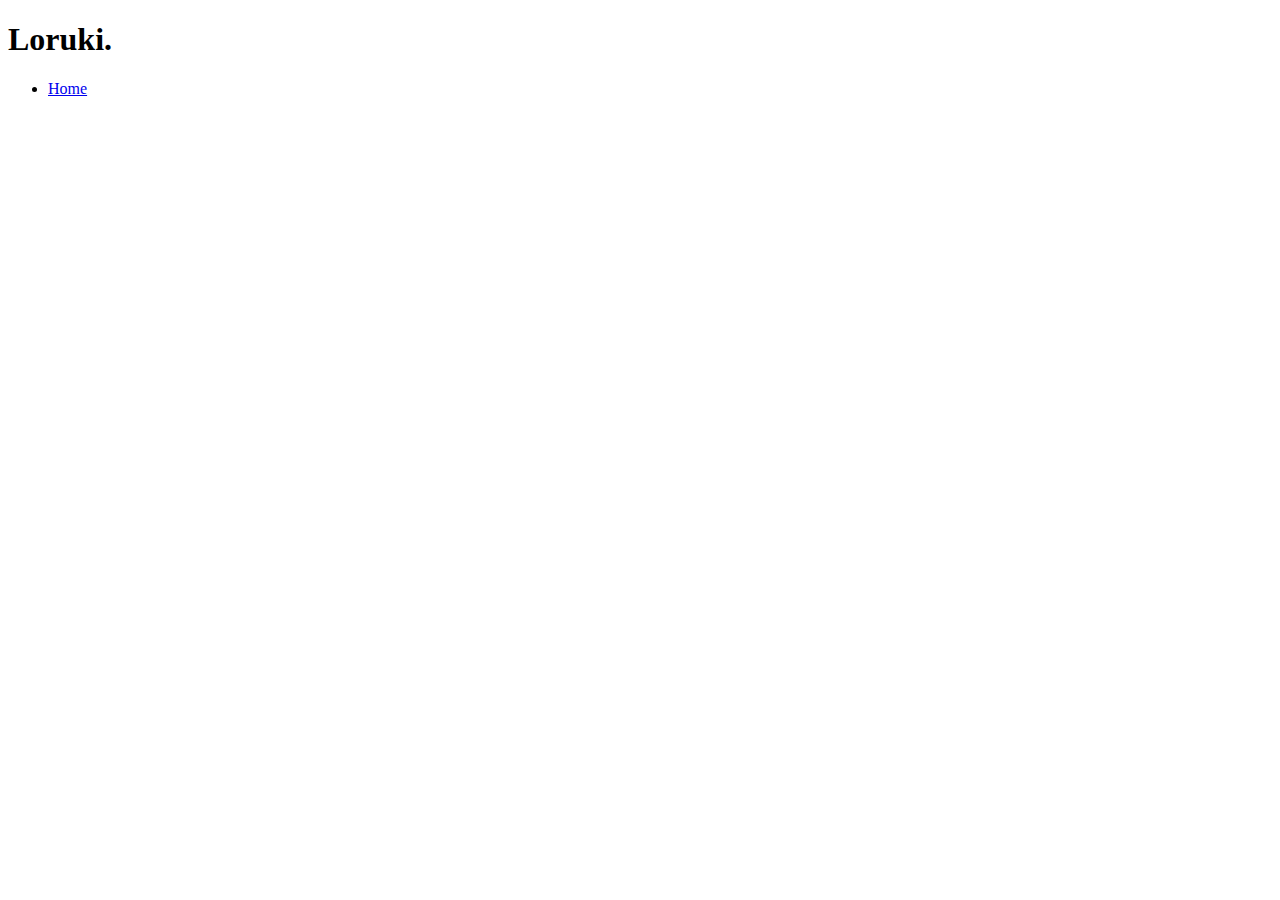
==== index.html @ b3a1ac94 "Index file was added" ====
<!DOCTYPE html>
<html lang="en">
<head>
    <meta charset="UTF-8">
    <meta name="viewport" content="width=device-width, initial-scale=1.0">
    <link rel="stylesheet" href="https://cdnjs.cloudflare.com/ajax/libs/font-awesome/5.15.1/css/all.min.css" />
    <link rel="stylesheet" href="css/style.css">
    <title>Loruki | Cloud Hosting For Everyone</title>
</head>
<body>
    <!-- navbar start-->
    <div class="navbar">
        <div class="container">
            <h1 class="logo">Loruki.</h1>
            <nav>
                <ul>
                    <li>
                        <a href="index.html">
                            Home
                        </a>
                    </li>
                </ul>
            </nav>
        </div>
    </div>
    <!-- navbar end -->
</body>
</html>
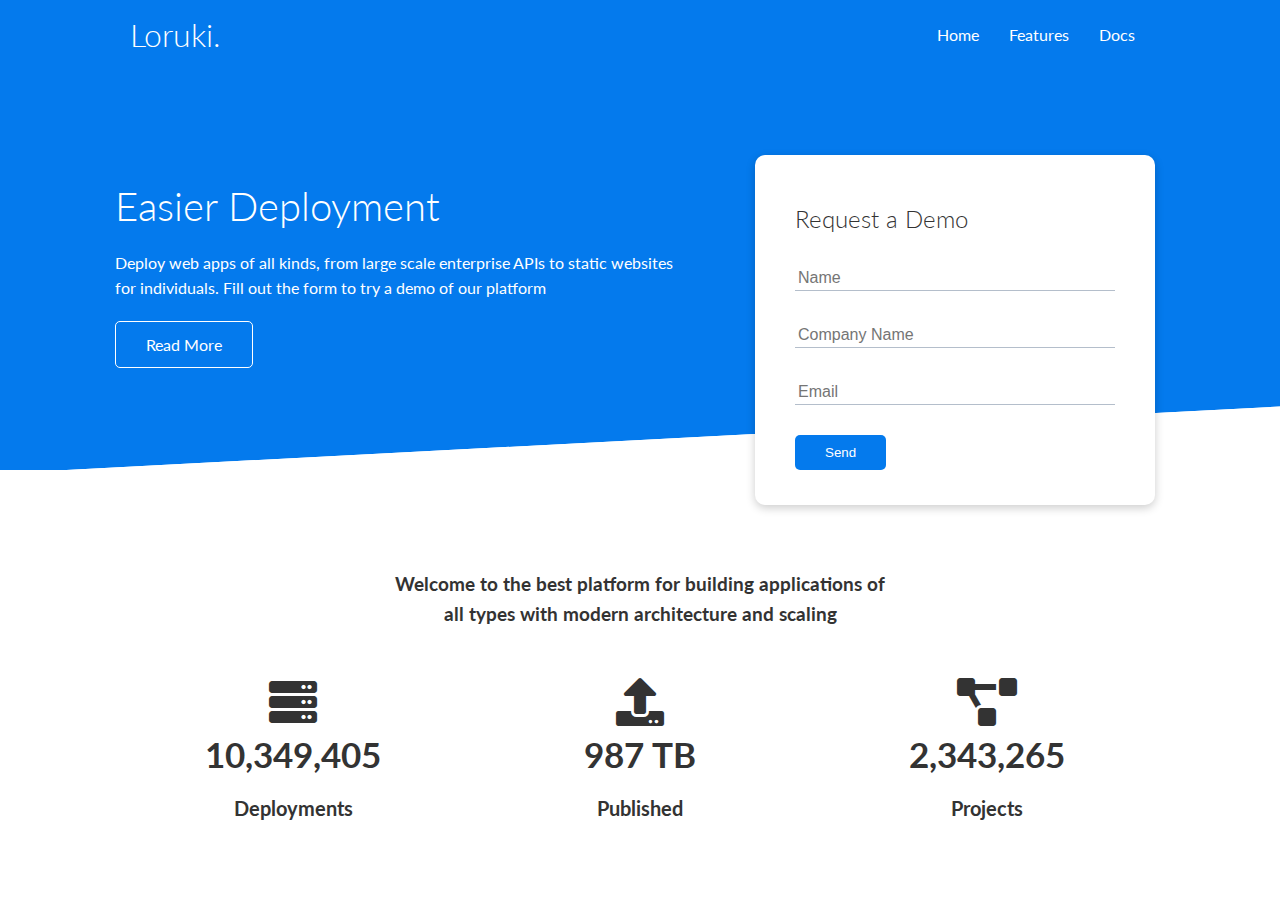
==== commit e5656c43: "Top section is finished" ====
--- a/index.html
+++ b/index.html
@@ -4,13 +4,14 @@
     <meta charset="UTF-8">
     <meta name="viewport" content="width=device-width, initial-scale=1.0">
     <link rel="stylesheet" href="https://cdnjs.cloudflare.com/ajax/libs/font-awesome/5.15.1/css/all.min.css" />
+    <link rel="stylesheet" href="css/utilities.css">
     <link rel="stylesheet" href="css/style.css">
     <title>Loruki | Cloud Hosting For Everyone</title>
 </head>
 <body>
     <!-- navbar start-->
     <div class="navbar">
-        <div class="container">
+        <div class="container flex">
             <h1 class="logo">Loruki.</h1>
             <nav>
                 <ul>
@@ -19,10 +20,96 @@
                             Home
                         </a>
                     </li>
+                    <li>
+                        <a href="features.html">
+                            Features
+                        </a>
+                    </li>
+                    <li>
+                        <a href="docs.html">
+                            Docs
+                        </a>
+                    </li>
                 </ul>
             </nav>
         </div>
     </div>
     <!-- navbar end -->
+
+    <!-- showcase start-->
+    <section class="showcase">
+        <div class="container grid">
+            <div class="showcase-text">
+                <h1>
+                    Easier Deployment
+                </h1>
+                <p>
+                    Deploy web apps of all kinds, from large scale enterprise APIs to static websites for individuals. Fill out the form to try a demo of our platform
+                </p>
+                <a href="features.html" class="btn btn-outline">
+                    Read More
+                </a>
+            </div>
+
+            <div class="showcase-form card">
+                <h2>
+                    Request a Demo
+                </h2>
+                <form>
+                    <div class="form-control">
+                        <input type="text" name="name" placeholder="Name" required>
+                    </div>
+                    <div class="form-control">
+                        <input type="text" name="company" placeholder="Company Name" required>
+                    </div>
+                    <div class="form-control">
+                        <input type="email" name="email" placeholder="Email" required>
+                    </div>
+                    <input type="submit" value="Send" class="btn btn-primary">
+                </form>
+            </div>
+        </div>
+    </section>
+    <!-- showcase end-->
+
+    <!-- stats start -->
+    <section class="stats">
+        <div class="container">
+            <h3 class="stats-heading text-center my-1">
+                Welcome to the best platform for building applications of all types with modern architecture and scaling 
+            </h3>
+
+            <div class="grid grid-3 text-center my-4">
+                <div>
+                    <i class="fas fa-server fa-3x"></i>
+                    <h3>
+                        10,349,405
+                    </h3>
+                    <p class="text-secondary">
+                        Deployments
+                    </p>
+                </div>
+                <div>
+                    <i class="fas fa-upload fa-3x"></i>
+                    <h3>
+                        987 TB
+                    </h3>
+                    <p class="text-secondary">
+                        Published
+                    </p>
+                </div>
+                <div>
+                    <i class="fas fa-project-diagram fa-3x"></i>
+                    <h3>
+                        2,343,265
+                    </h3>
+                    <p class="text-secondary">
+                        Projects
+                    </p>
+                </div>
+            </div>
+        </div>
+    </section>
+    <!-- stats end -->
 </body>
 </html>--- a/css/utilities.css
+++ b/css/utilities.css
@@ -0,0 +1,144 @@
+.container {
+    max-width: 1100px;
+    margin: 0 auto;
+    overflow: auto;
+    padding: 0 40px;
+}
+
+.card {
+    background-color: #fff;
+    color: #333;
+    border-radius: 10px;
+    box-shadow: 0 3px 10px rgba(0, 0, 0, .2);
+    padding: 20px;
+    margin: 10px;
+}
+
+.btn {
+    display: inline-block;
+    padding: 10px 30px;
+    cursor: pointer;
+    background-color: var(--primary-color);
+    color: #fff;
+    border: none;
+    border-radius: 5px;
+}
+
+.btn-outline {
+    background-color: transparent;
+    border: 1px solid #fff;
+}
+
+.btn:hover {
+    transform: scale(.98);
+}
+
+.text-center {
+    text-align: center;
+}
+
+.flex {
+    display: flex;
+    justify-content: center;
+    align-items: center;
+    height: 100%;
+}
+
+.grid {
+    display: grid;
+    grid-template-columns: repeat(2, 1fr);
+    gap: 20px;
+    justify-content: center;
+    align-items: center;
+    height: 100%;
+}
+
+.grid-3 {
+    grid-template-columns: repeat(3, 1fr);
+}
+
+
+/* margin */
+
+.my-1 {
+    margin: 1rem 0;   
+}
+
+.my-2 {
+    margin: 1.5rem 0;   
+}
+
+.my-3 {
+    margin: 2rem 0;   
+}
+
+.my-4 {
+    margin: 3rem 0;   
+}
+
+.my-5 {
+    margin: 4rem 0;   
+}
+
+.m-1 {
+    margin: 1rem;   
+}
+
+.m-2 {
+    margin: 1.5rem;   
+}
+
+.m-3 {
+    margin: 2rem;   
+}
+
+.m-4 {
+    margin: 3rem;   
+}
+
+.m-5 {
+    margin: 4rem;   
+}
+
+
+/* padding */
+
+.py-1 {
+    padding: 1rem 0;   
+}
+
+.py-2 {
+    padding: 1.5rem 0;   
+}
+
+.py-3 {
+    padding: 2rem 0;   
+}
+
+.py-4 {
+    padding: 3rem 0;   
+}
+
+.py-5 {
+    padding: 4rem 0;   
+}
+
+.p-1 {
+    padding: 1rem;   
+}
+
+.p-2 {
+    padding: 1.5rem;   
+}
+
+.p-3 {
+    padding: 2rem;   
+}
+
+.p-4 {
+    padding: 3rem;   
+}
+
+.p-5 {
+    padding: 4rem;   
+}--- a/css/style.css
+++ b/css/style.css
@@ -0,0 +1,158 @@
+@import url('https://fonts.googleapis.com/css2?family=Lato:wght@300&display=swap');
+
+:root {
+    --primary-color: #047aed;
+}
+
+* {
+    box-sizing: border-box;
+    padding: 0;
+    margin: 0;
+}
+
+body {
+    font-family: 'Lato', sans-serif;
+    color: #333;
+    line-height: 1.6;
+}
+
+ul {
+    list-style-type: none;
+}
+
+a {
+    text-decoration: none;
+    color: #333;
+}
+
+h1, 
+h2 {
+    font-weight: 300;
+    line-height: 1.2;
+    margin: 10px 0;
+}
+
+p {
+    margin: 10px 0;
+}
+
+img {
+    width: 100%;
+}
+
+
+/* navbar */
+
+.navbar {
+    background-color: var(--primary-color);
+    color: #fff;
+    height: 70px;
+}
+
+.navbar ul {
+    display: flex;
+}
+
+.navbar a {
+    color: #fff;
+    padding: 10px;
+    margin: 0 5px;
+}
+
+.navbar a:hover {
+    border-bottom: 2px solid #fff;
+}
+
+.navbar .flex {
+    justify-content: space-between;
+}
+
+
+/* showcase */
+
+.showcase {
+    height: 400px;
+    background-color: var(--primary-color);
+    color: #fff;
+    position: relative;
+}
+
+.showcase h1 {
+    font-size: 40px;
+}
+
+.showcase p {
+    margin: 20px 0;
+}
+
+.showcase .grid {
+    grid-template-columns: 55% 45%;
+    gap: 30px;
+    overflow: visible;
+}
+
+.showcase-form {
+    position: relative;
+    top: 60px;
+    height: 350px;
+    width: 400px;
+    padding: 40px;
+    z-index: 100;
+    justify-self: flex-end;
+}
+
+.showcase-form .form-control {
+    margin: 30px 0;
+}
+
+.showcase-form input[type="text"],
+.showcase-form input[type="email"] {
+    border: 0;
+    border-bottom: 1px solid #b4becb;
+    width: 100%;
+    padding: 3px;
+    font-size: 16px;
+}
+
+.showcase-form input:focus {
+    outline: none;
+}
+
+.showcase::before,
+.showcase::after {
+    content: '';
+    position: absolute;
+    height: 100px;
+    bottom: -70px;
+    right: 0;
+    left: 0;
+    background: #fff;
+    transform: skewY(-3deg);
+    -webkit-transform: skewY(-3deg);
+    -moz-transform: skewY(-3deg);
+    -ms-transform: skewY(-3deg);
+}
+
+
+/* stats */
+
+.stats {
+    padding-top: 100px;
+}
+
+.stats-heading {
+    max-width: 500px;
+    margin: auto;
+}
+
+.stats .grid h3 {
+    font-size: 35px;
+}
+
+.stats .grid p {
+    font-size: 20px;
+    font-weight: 700;
+}
+
+
+
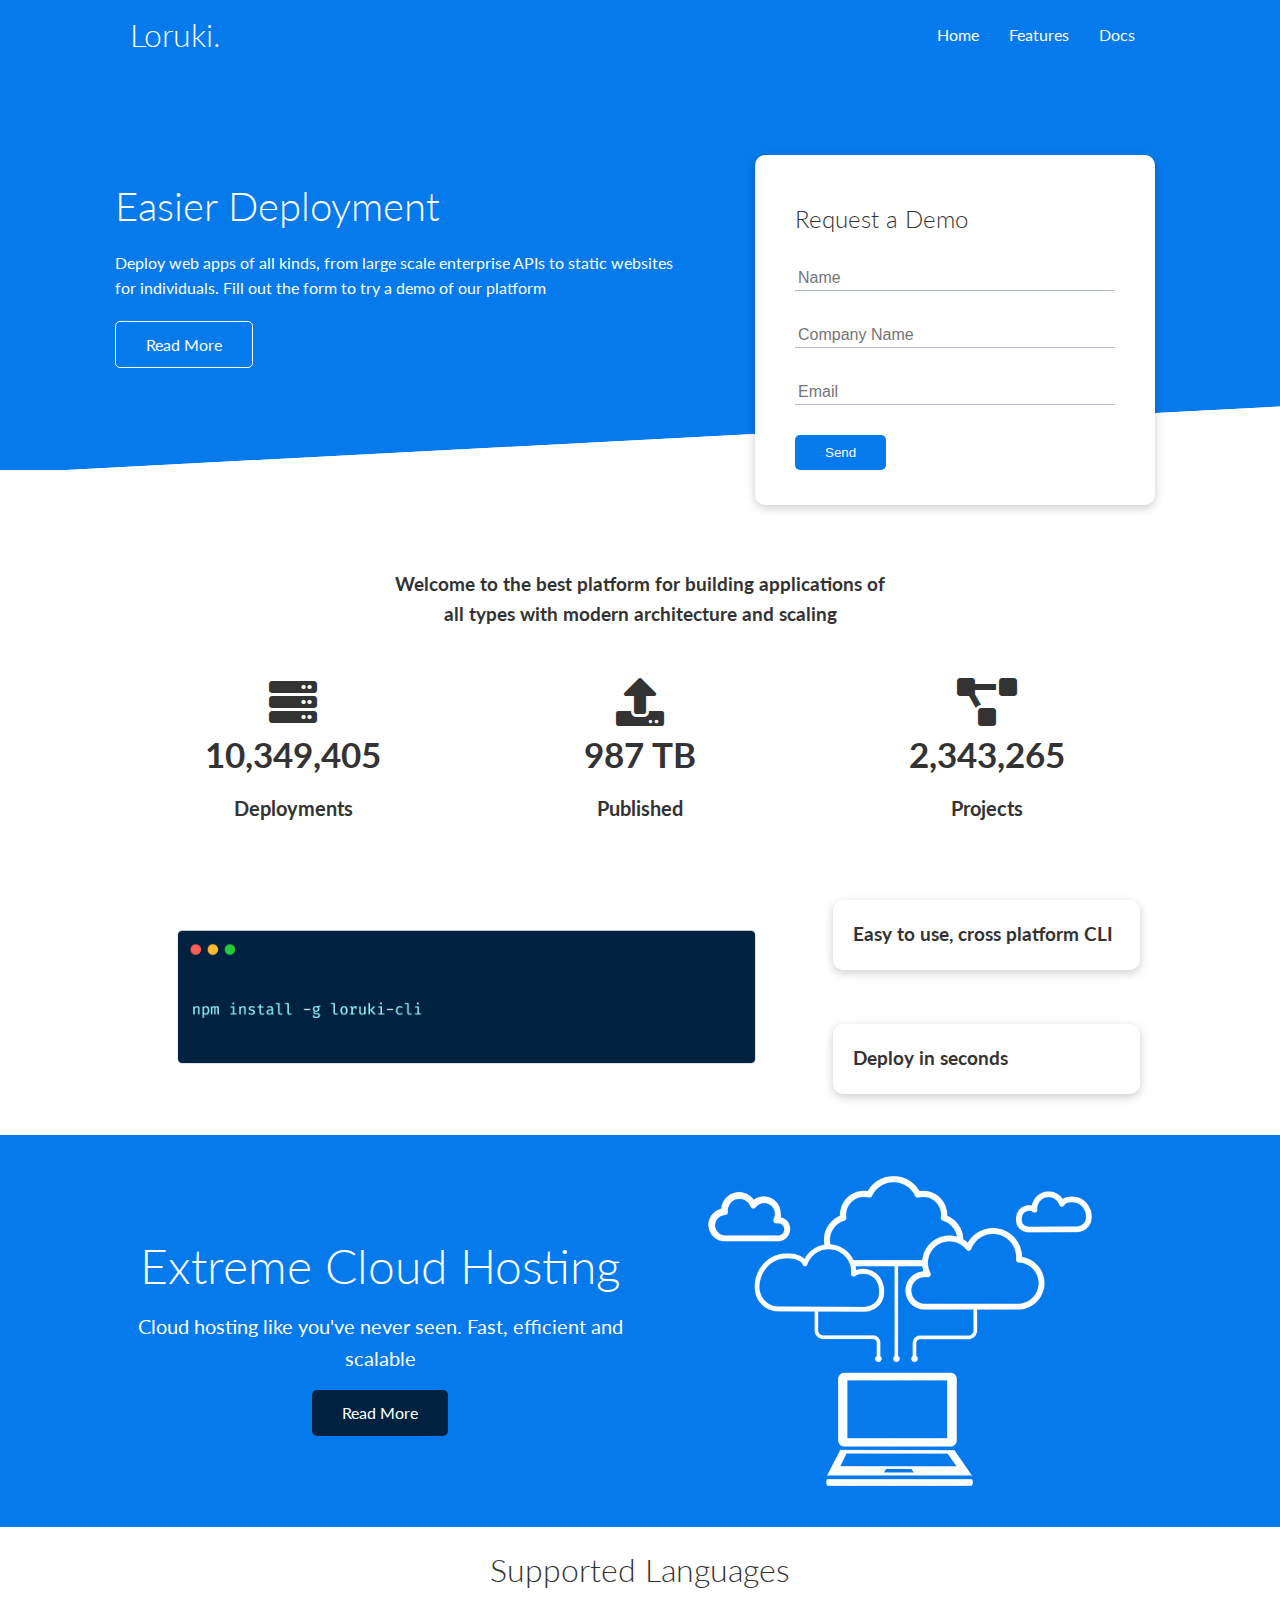
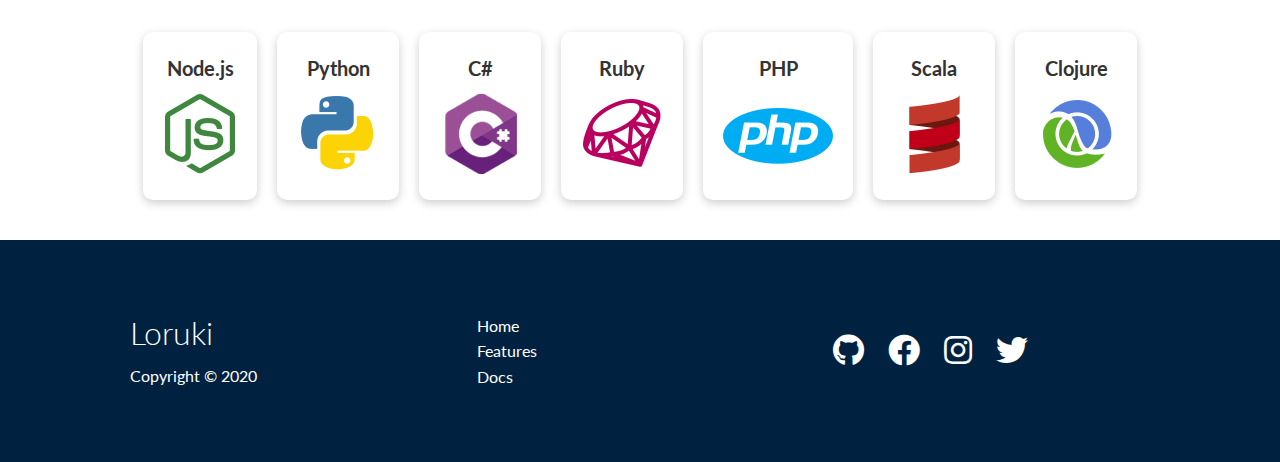
==== commit 0dbd2c77: "Features pages is finished" ====
--- a/index.html
+++ b/index.html
@@ -111,5 +111,143 @@
         </div>
     </section>
     <!-- stats end -->
+
+    <!-- cli start -->
+    <section class="cli">
+        <div class="container grid">
+            <img src="images/cli.png" alt="cli">
+            <div class="card">
+                <h3>
+                    Easy to use, cross platform CLI
+                </h3>
+            </div>
+            <div class="card">
+                <h3>
+                    Deploy in seconds
+                </h3>
+            </div>
+        </div>
+    </section>
+    <!-- cli end -->
+
+    <!-- cloud start -->
+    <section class="cloud bg-primary my-2 py-2">
+        <div class="container grid">
+            <div class="text-center">
+                <h2 class="lg">
+                    Extreme Cloud Hosting
+                </h2>
+                <p class="lead my-1">
+                    Cloud hosting like you've never seen.
+                    Fast, efficient and scalable
+                </p>
+                <a href="features.html" class="btn btn-dark">
+                    Read More
+                </a>
+            </div>
+            <img src="images/cloud.png" alt="cloud">
+        </div>
+    </section>
+    <!-- cloud end -->
+
+    <!-- languages start -->
+    <section class="languages">
+        <h2 class="md text-center my-2">
+            Supported Languages
+        </h2>
+        <div class="container flex">
+            <div class="card">
+                <h4>
+                    Node.js
+                </h4>
+                <img src="images/logos/node.png" alt="Node js">
+            </div>
+            <div class="card">
+                <h4>
+                    Python
+                </h4>
+                <img src="images/logos/python.png" alt="Python">
+            </div>
+            <div class="card">
+                <h4>
+                    C#
+                </h4>
+                <img src="images/logos/csharp.png" alt="C#">
+            </div>
+            <div class="card">
+                <h4>
+                    Ruby
+                </h4>
+                <img src="images/logos/ruby.png" alt="Ruby">
+            </div>
+            <div class="card">
+                <h4>
+                    PHP
+                </h4>
+                <img src="images/logos/php.png" alt="PHP">
+            </div>
+            <div class="card">
+                <h4>
+                    Scala
+                </h4>
+                <img src="images/logos/scala.png" alt="Scala">
+            </div>
+            <div class="card">
+                <h4>
+                    Clojure
+                </h4>
+                <img src="images/logos/clojure.png" alt="Clojure">
+            </div>
+        </div>
+    </section>
+    <!-- languages end -->
+
+    <!-- footer start -->
+    <footer class="footer bg-dark py-5">
+        <div class="container grid grid-3">
+            <div>
+                <h1>
+                    Loruki
+                </h1>
+                <p>
+                    Copyright &copy; 2020
+                </p>
+            </div>
+            <nav>
+                <ul>
+                    <li>
+                        <a href="index.html">
+                            Home
+                        </a>
+                    </li>
+                    <li>
+                        <a href="features.html">
+                            Features
+                        </a>
+                    </li>
+                    <li>
+                        <a href="docs.html">
+                            Docs
+                        </a>
+                    </li>
+                </ul>
+            </nav>
+            <div class="social">
+                <a href="#">
+                    <i class="fab fa-github fa-2x"></i>
+                </a>
+                <a href="#">
+                    <i class="fab fa-facebook fa-2x"></i>
+                </a>
+                <a href="#">
+                    <i class="fab fa-instagram fa-2x"></i>
+                </a>
+                <a href="#">
+                    <i class="fab fa-twitter fa-2x"></i>
+                </a>
+            </div>
+        </div>
+    </footer>
+    <!-- footer end -->
 </body>
 </html>--- a/css/utilities.css
+++ b/css/utilities.css
@@ -33,6 +33,62 @@
     transform: scale(.98);
 }
 
+.bg-primary,
+.btn-primary {
+    background-color: var(--primary-color);
+    color: #fff;
+}
+
+.bg-secondary,
+.btn-secondary {
+    background-color: var(--secondary-color);
+    color: #fff;
+}
+
+.bg-dark,
+.btn-dark {
+    background-color: var(--dark-color);
+    color: #fff;
+}
+
+.bg-light,
+.btn-light {
+    background-color: var(--light-color);
+    color: #333;
+}
+
+.bg-primary a,
+.btn-primary a,
+.bg-secondary a,
+.btn-secondary a,
+.bg-dark a,
+.btn-dark a {
+    color: #fff;
+}
+
+
+/* text sizes */
+
+.lead {
+    font-size: 20px;
+}
+
+.sm {
+    font-size: 1rem;
+}
+
+.md {
+    font-size: 2rem;
+}
+
+.lg {
+    font-size: 3rem;
+}
+
+.xl {
+    font-size: 4rem;
+}
+
 .text-center {
     text-align: center;
 }
--- a/css/style.css
+++ b/css/style.css
@@ -2,6 +2,9 @@
 
 :root {
     --primary-color: #047aed;
+    --secondary-color: #1c3fa8;
+    --dark-color: #002240;
+    --light-color: #f4f4f4;
 }
 
 * {
@@ -155,4 +158,129 @@
 }
 
 
-
+/* cli */
+
+.cli .grid {
+    grid-template-columns: repeat(3, 1fr);
+    grid-template-rows: repeat(2, 1fr);
+}
+
+.cli .grid > *:first-child {
+    grid-column: 1 / span 2;
+    grid-row: 1 / span 2;
+}
+
+
+/* cloud */
+
+.cloud .grid {
+    grid-template-columns: ;
+}
+
+
+/* languages */
+
+.languages .flex {
+    flex-wrap: wrap;
+}
+
+.languages .card {
+    text-align: center;
+    margin: 18px 10px 40px;
+    transition: transform .2s ease-in;
+}
+
+.languages .card:hover {
+    transform: translateY(-15px);
+}
+
+.languages .card h4 {
+    font-size: 20px;
+    margin-bottom: 10px;
+}
+
+
+/* features */
+
+.features-head img {
+    width: 200px;
+    justify-self: flex-end;
+}
+
+.features-sub-head img {
+    width: 300px;
+    justify-self: flex-end;
+}
+
+.features-main .card > i {
+    margin-right: 20px;
+}
+
+.features-main .grid {
+    padding: 30px;
+}
+
+.features-main .grid >*:first-child {
+    grid-column: 1 / span 3;
+}
+
+.features-main .grid >*:nth-child(2) {
+    grid-column: 1 / span 2;
+}
+
+
+/* footer */
+
+.footer .social a{
+    margin: 0 10px;
+}
+
+
+/* tablets and under */
+
+@media (max-width: 768px) {
+    .grid,
+    .showcase .grid,
+    .stats .grid,
+    .cli .grid,
+    .cloud .grid {
+        grid-template-columns: 1fr;
+        grid-template-rows: 1fr;
+    }
+
+    .showcase {
+        height: auto;
+    }
+
+    .showcase-text {
+        text-align: center;
+        margin-top: 40px;
+    }
+
+    .showcase-form {
+        justify-self: center;
+        margin: auto;
+    }
+
+    .cli .grid > *:first-child {
+        grid-column: 1;
+        grid-row: 1;
+    }
+}
+
+/* mobile */
+
+@media (max-width: 500px) {
+    .navbar {
+        height: 110px;
+    }
+
+    .navbar .flex {
+        flex-direction: column;
+    }
+
+    .navbar ul {
+        padding: 10px;
+        background-color: rgba(0, 0, 0, .1);
+    }
+}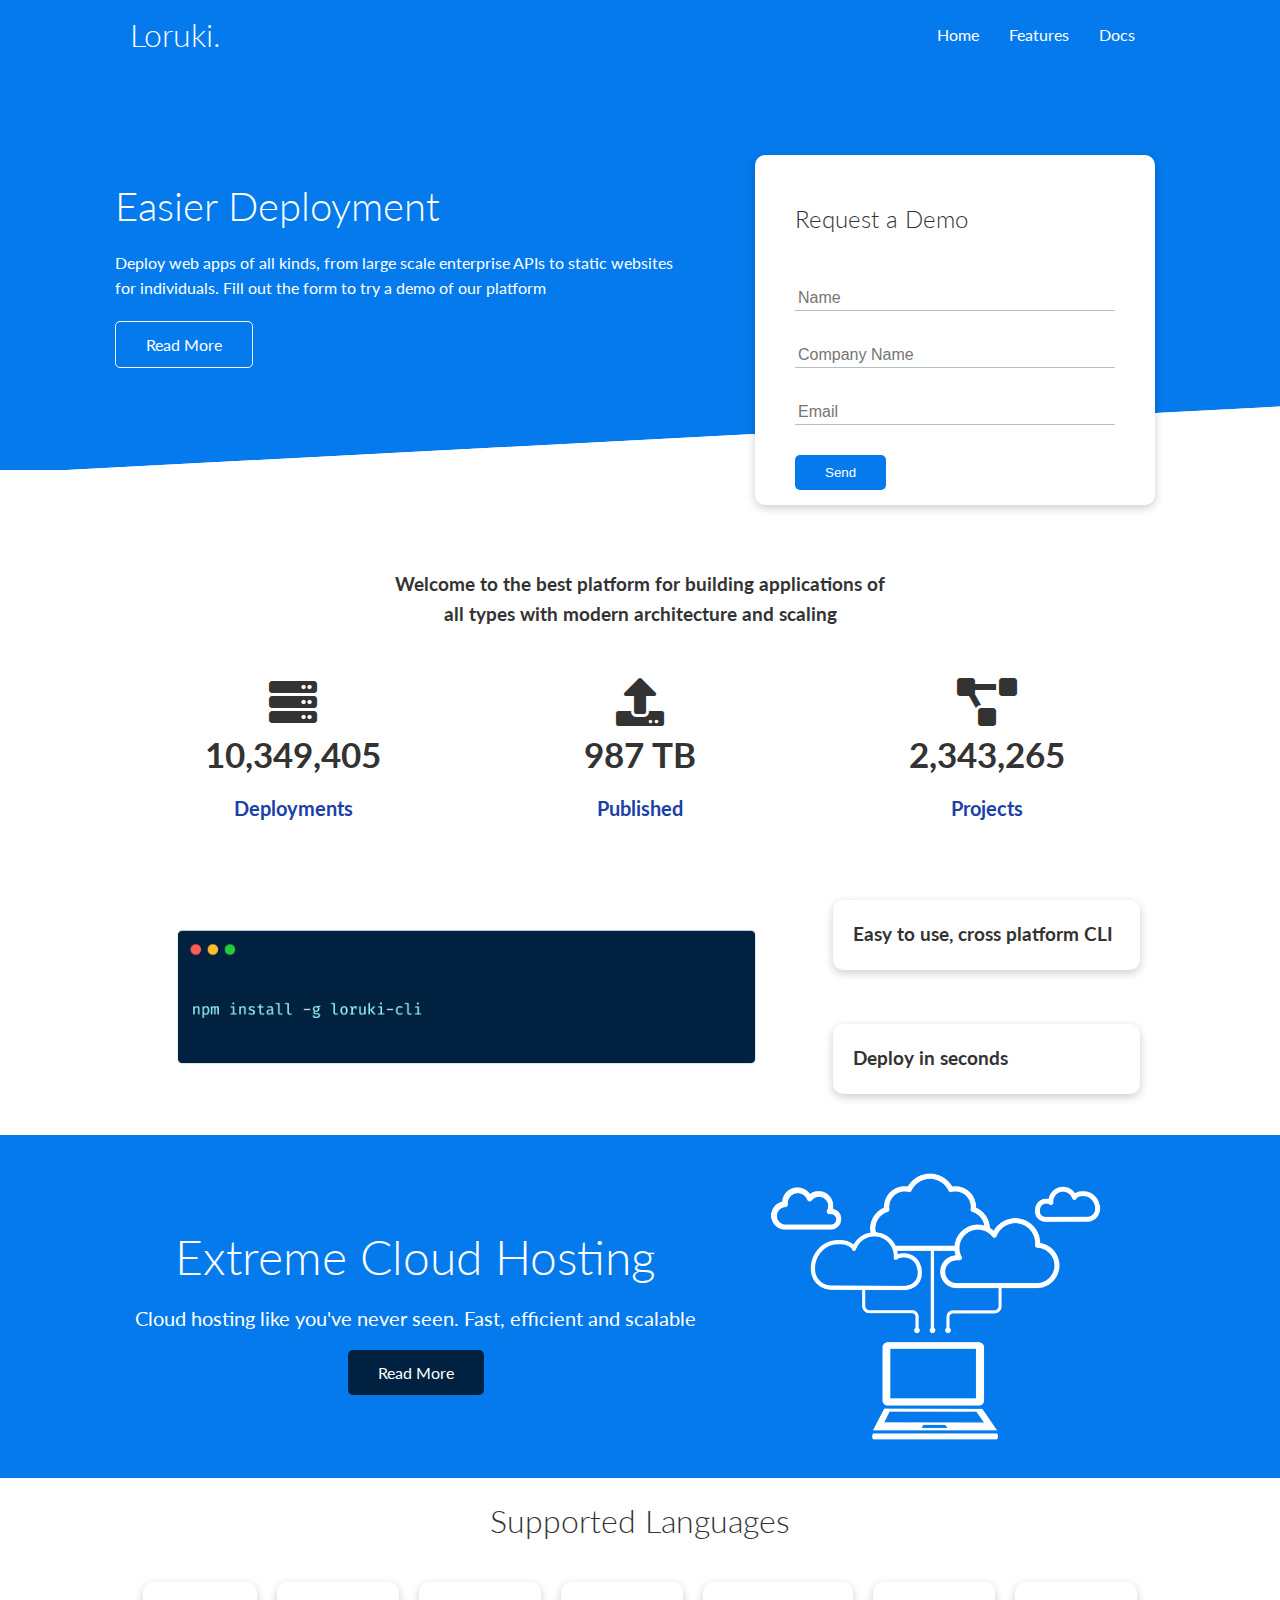
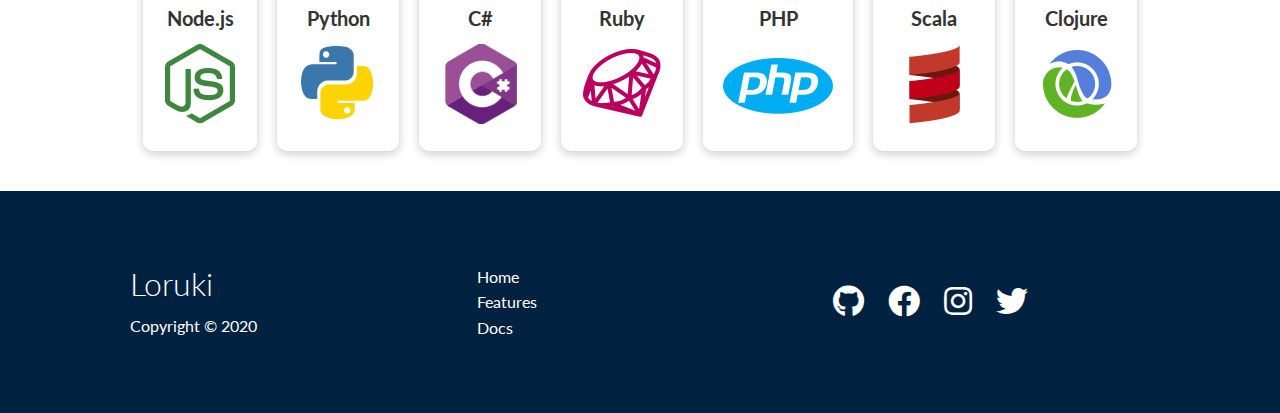
==== commit b6feca61: "Added Docs page" ====
--- a/index.html
+++ b/index.html
@@ -55,7 +55,11 @@
                 <h2>
                     Request a Demo
                 </h2>
-                <form>
+                <form name="contact" method="POST" netlify-honeypot="bot-field" data-netlify="true">
+                    <input type="hidden" name="form-name" value="contact">
+                    <p class="hidden">
+                        <label>Don’t fill this out if you're human: <input name="bot-field" /></label>
+                      </p>
                     <div class="form-control">
                         <input type="text" name="name" placeholder="Name" required>
                     </div>
--- a/css/utilities.css
+++ b/css/utilities.css
@@ -67,6 +67,25 @@
 }
 
 
+/* text-colors */
+
+.text-primary {
+    color: var(--primary-color);
+}
+
+.text-secondary {
+    color: var(--secondary-color);
+}
+
+.text-dark {
+    color: var(--dark-color);
+}
+
+.text-light {
+    color: var(--light-color);
+}
+
+
 /* text sizes */
 
 .lead {
@@ -92,6 +111,30 @@
 .text-center {
     text-align: center;
 }
+
+/* alert */
+
+.alert {
+    background-color: var(--light-color);
+    padding: 10px 20px;
+    font-weight: 700;
+    margin: 15px 0;
+}
+
+.alert i {
+    margin-right: 10px;
+}
+
+.alert-success {
+    background-color: var( --success-color);
+    color: #fff;
+}
+
+.alert-error {
+    background-color: var( --error-color);
+    color: #fff;
+}
+
 
 .flex {
     display: flex;
--- a/css/style.css
+++ b/css/style.css
@@ -5,6 +5,8 @@
     --secondary-color: #1c3fa8;
     --dark-color: #002240;
     --light-color: #f4f4f4;
+    --success-color: #5cb85c;
+    --error-color: #d9534f;
 }
 
 * {
@@ -43,6 +45,18 @@
     width: 100%;
 }
 
+code, 
+pre {
+    background-color: #333;
+    color: #fff;
+    padding: 10px;
+}
+
+.hidden {
+    visibility: hidden;
+    height: 0;
+}
+
 
 /* navbar */
 
@@ -92,6 +106,10 @@
     grid-template-columns: 55% 45%;
     gap: 30px;
     overflow: visible;
+}
+
+.showcase-text {
+    animation: slideInFromLeft 1s ease-in;
 }
 
 .showcase-form {
@@ -102,6 +120,7 @@
     padding: 40px;
     z-index: 100;
     justify-self: flex-end;
+    animation: slideInFromRight 1s ease-in;
 }
 
 .showcase-form .form-control {
@@ -141,6 +160,7 @@
 
 .stats {
     padding-top: 100px;
+    animation: slideInFromBottom 1s ease-in;
 }
 
 .stats-heading {
@@ -174,7 +194,7 @@
 /* cloud */
 
 .cloud .grid {
-    grid-template-columns: ;
+    grid-template-columns: 4fr 3fr;  
 }
 
 
@@ -229,10 +249,89 @@
 }
 
 
+/* docs */
+
+.docs-head img {
+    width: 200px;
+    justify-self: flex-end;
+}
+
+.docs-main h3 {
+    margin: 20px 0;
+}
+
+.docs-main .grid {
+    grid-template-columns: 1fr 2fr;
+    align-items: flex-start;
+}
+
+.docs-main nav li {
+    font-size: 17px;
+    padding-bottom: 5px;
+    margin-bottom: 5px;
+    border-bottom: 1px solid #ccc;
+}
+
+.docs-main a:hover {
+    font-weight: 700;
+}
+
+
 /* footer */
 
 .footer .social a{
     margin: 0 10px;
+}
+
+
+/* animations */
+
+@keyframes slideInFromLeft {
+    0% {
+        transform: translateX(-100%);
+        opacity: 0;
+    }
+
+    100% {
+        transform: translateX(0);
+        opacity: 1;
+    }
+}
+
+@keyframes slideInFromRight {
+    0% {
+        transform: translateX(100%);
+        opacity: 0;
+    }
+
+    100% {
+        transform: translateX(0);
+        opacity: 1;
+    }
+}
+
+@keyframes slideInFromTop {
+    0% {
+        transform: translateY(-100%);
+        opacity: 0;
+    }
+
+    100% {
+        transform: translateX(0);
+        opacity: 1;
+    }
+}
+
+@keyframes slideInFromBottom {
+    0% {
+        transform: translateY(100%);
+        opacity: 0;
+    }
+
+    100% {
+        transform: translateX(0);
+        opacity: 1;
+    }
 }
 
 
@@ -243,7 +342,9 @@
     .showcase .grid,
     .stats .grid,
     .cli .grid,
-    .cloud .grid {
+    .cloud .grid,
+    .features-main .grid,
+    .docs-main .grid {
         grid-template-columns: 1fr;
         grid-template-rows: 1fr;
     }
@@ -255,18 +356,38 @@
     .showcase-text {
         text-align: center;
         margin-top: 40px;
+        animation: slideInFromTop 1s ease-in;
     }
 
     .showcase-form {
         justify-self: center;
         margin: auto;
+        animation: slideInFromBottom 1s ease-in;
     }
 
     .cli .grid > *:first-child {
         grid-column: 1;
         grid-row: 1;
     }
-}
+
+    .features-head,
+    .features-sub-head,
+    .docs-head {
+        text-align: center;
+    }
+
+    .features-head img,
+    .features-sub-head img,
+    .docs-head img {
+        justify-self: center;
+    }
+
+    .features-main .grid > *:first-child,
+    .features-main .grid > *:nth-child(2) {
+        grid-column: 1;
+    }
+}
+
 
 /* mobile */
 
